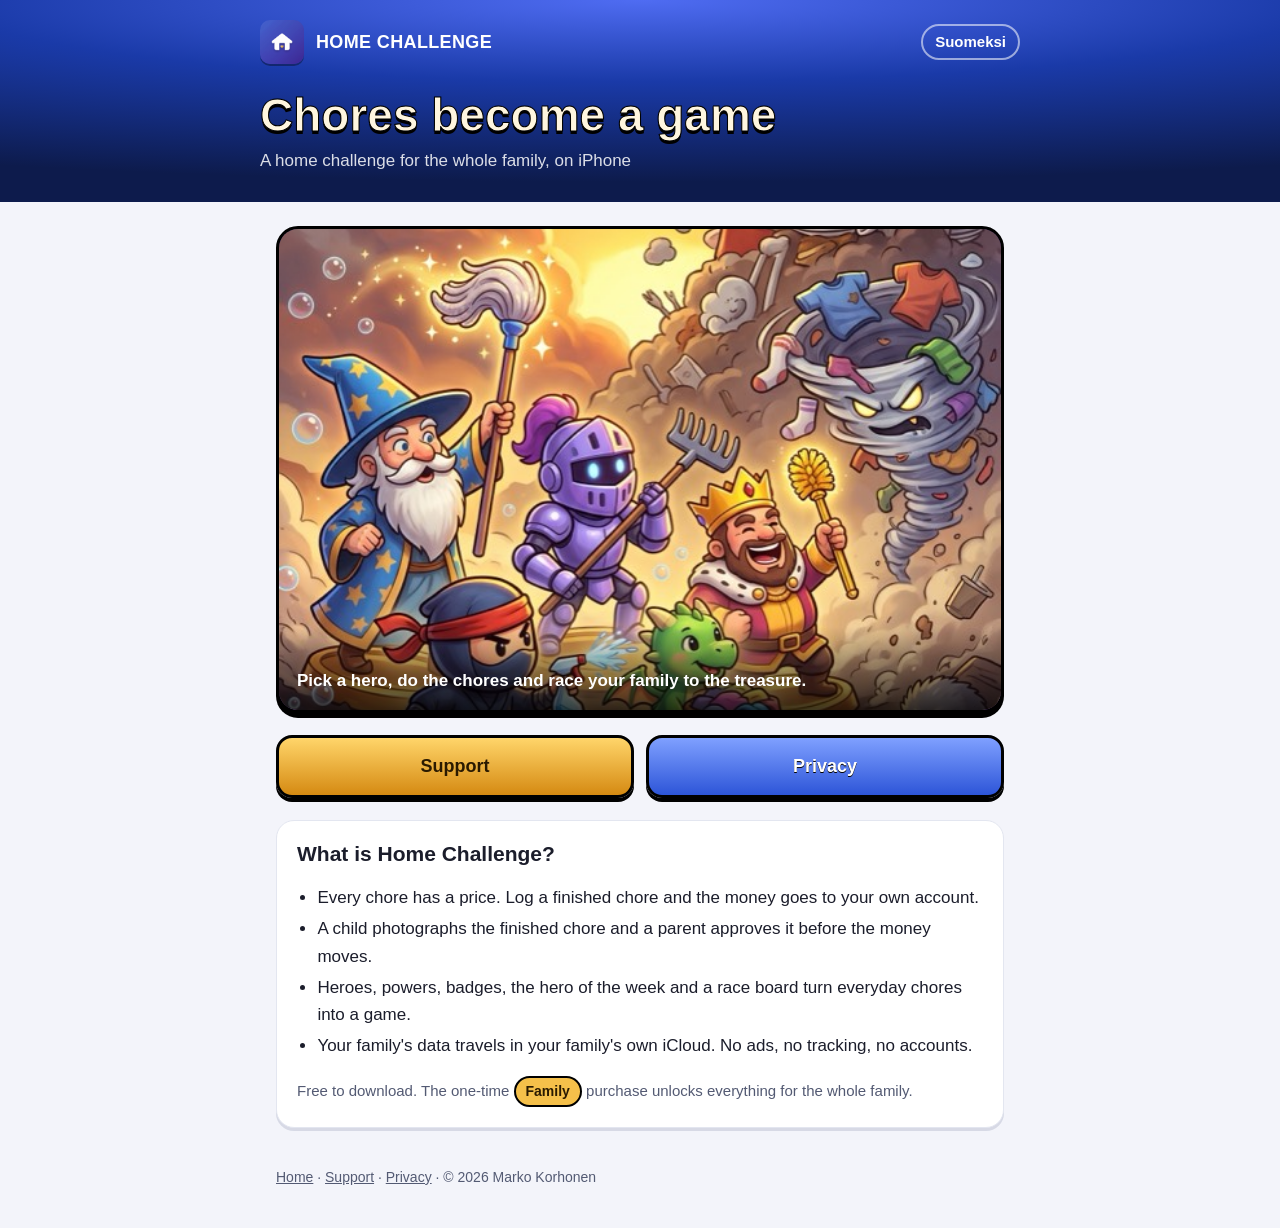
==== en/index.html @ 7b73b27b "Home Challenge: tietosuojaseloste ja tukisivu Co-Authored-By: Claude Opus 5.5 <noreply@anthropic.com" ====
<!doctype html>
<html lang="en">
<head>
<meta charset="utf-8">
<meta name="viewport" content="width=device-width, initial-scale=1, viewport-fit=cover">
<title>Home Challenge</title>
<meta name="description" content="Home Challenge turns family chores into a game. Heroes, a family race and real money for finished chores.">
<link rel="icon" href="../assets/icon.png">
<link rel="apple-touch-icon" href="../assets/icon.png">
<link rel="stylesheet" href="../assets/style.css">
</head>
<body>
<header class="top">
  <div class="top-inner">
    <div class="bar">
      <a class="brand" href="index.html"><img src="../assets/icon.png" alt=""><b>Home Challenge</b></a>
      <a class="lang" href="../index.html" hreflang="fi" lang="fi">Suomeksi</a>
    </div>
    <h1>Chores become a game</h1>
    <p>A home challenge for the whole family, on iPhone</p>
  </div>
</header>

<main>
  <figure class="hero">
    <img src="../assets/splash.jpg" alt="The Home Challenge heroes tackle a mountain of mess: a wizard, a knight, a king, a ninja and a dragon." width="558" height="1000">
    <figcaption class="cap">Pick a hero, do the chores and race your family to the treasure.</figcaption>
  </figure>

  <div class="buttons">
    <a class="btn" href="support.html">Support</a>
    <a class="btn alt" href="privacy.html">Privacy</a>
  </div>

  <section class="card">
    <h2>What is Home Challenge?</h2>
    <ul>
      <li>Every chore has a price. Log a finished chore and the money goes to your own account.</li>
      <li>A child photographs the finished chore and a parent approves it before the money moves.</li>
      <li>Heroes, powers, badges, the hero of the week and a race board turn everyday chores into a game.</li>
      <li>Your family's data travels in your family's own iCloud. No ads, no tracking, no accounts.</li>
    </ul>
    <p class="meta">Free to download. The one-time <span class="pill">Family</span> purchase unlocks everything for the whole family.</p>
  </section>
</main>

<footer>
  <a href="index.html">Home</a> · <a href="support.html">Support</a> · <a href="privacy.html">Privacy</a> · © 2026 Marko Korhonen
</footer>
</body>
</html>
---- assets/style.css ----
/* Home Challenge: support and privacy pages. No web fonts, no trackers. */
:root {
  --night: #0d1b4c;
  --night-2: #1a3aa8;
  --gold: #f5c04a;
  --gold-deep: #d58a12;
  --cream: #fff6df;
  --ink: #1b1d2b;
  --muted: #535a73;
  --card: #ffffff;
  --line: #e3e6f0;
  --link: #1b4fd6;
  --page: #f3f4fa;
}
@media (prefers-color-scheme: dark) {
  :root {
    --ink: #eef0f8;
    --muted: #a9afc6;
    --card: #17203f;
    --line: #2a3666;
    --link: #8fb0ff;
    --page: #0b1433;
  }
}
* { box-sizing: border-box; }
html { -webkit-text-size-adjust: 100%; }
body {
  margin: 0;
  background: var(--page);
  color: var(--ink);
  font: 17px/1.6 -apple-system, BlinkMacSystemFont, "SF Pro Text", "Segoe UI", Roboto, Helvetica, Arial, sans-serif;
}
a { color: var(--link); }
img { max-width: 100%; height: auto; }

.top {
  background: radial-gradient(120% 90% at 50% 0%, #4f6cf2 0%, var(--night-2) 45%, var(--night) 100%);
  color: #fff;
  padding: 20px 16px 28px;
}
.top-inner, main, footer { max-width: 760px; margin: 0 auto; }
.bar { display: flex; align-items: center; justify-content: space-between; gap: 12px; }
.brand { display: flex; align-items: center; gap: 12px; color: #fff; text-decoration: none; }
.brand img { width: 44px; height: 44px; border-radius: 10px; box-shadow: 0 2px 0 rgba(0,0,0,.35); }
.brand b { font-weight: 900; letter-spacing: .02em; font-size: 18px; text-transform: uppercase; }
.lang { color: #fff; font-weight: 700; font-size: 15px; text-decoration: none; border: 2px solid rgba(255,255,255,.55); border-radius: 999px; padding: 4px 12px; }
.top h1 {
  margin: 26px 0 6px;
  font-size: clamp(30px, 7vw, 46px);
  line-height: 1.1;
  font-weight: 900;
  color: var(--cream);
  text-shadow: 0 3px 0 #000, 0 0 1px #000;
  -webkit-text-stroke: 1px #000;
}
.top p { margin: 0; color: rgba(255,255,255,.85); }

main { padding: 24px 16px 8px; }
.card {
  background: var(--card);
  border: 1px solid var(--line);
  border-radius: 18px;
  padding: 20px;
  margin: 0 0 18px;
  box-shadow: 0 3px 0 rgba(13,27,76,.12);
}
h2 { font-size: 21px; line-height: 1.25; margin: 0 0 8px; font-weight: 800; }
h3 { font-size: 17px; margin: 18px 0 4px; }
.card p:last-child, .card ul:last-child { margin-bottom: 0; }
ul { padding-left: 1.2em; }
li { margin: 4px 0; }
.meta { color: var(--muted); font-size: 15px; }
.pill {
  display: inline-block; background: var(--gold); color: #2a1a00; font-weight: 800;
  border-radius: 999px; padding: 2px 10px; font-size: 14px; border: 2px solid #000;
}

/* Landing */
.hero {
  position: relative; overflow: hidden; border-radius: 22px; border: 3px solid #000;
  box-shadow: 0 5px 0 #000; margin: 0 0 22px; background: #2b1a52;
}
.hero img { display: block; width: 100%; aspect-ratio: 3 / 2; object-fit: cover; object-position: 50% 62%; }
.hero .cap {
  position: absolute; left: 0; right: 0; bottom: 0; padding: 40px 18px 16px;
  background: linear-gradient(transparent, rgba(0,0,0,.75)); color: #fff; font-weight: 700;
}
.buttons { display: flex; flex-wrap: wrap; gap: 12px; margin: 4px 0 22px; }
.btn {
  flex: 1 1 200px; text-align: center; text-decoration: none; font-weight: 900; font-size: 18px;
  color: #2a1a00; background: linear-gradient(#ffd56a, var(--gold-deep)); border: 3px solid #000;
  border-radius: 16px; padding: 14px 16px; box-shadow: 0 4px 0 #000;
}
.btn.alt { background: linear-gradient(#7fa0ff, #2d55d8); color: #fff; text-shadow: 0 1px 0 #000; }
details { border-top: 1px solid var(--line); padding: 10px 0; }
details:first-of-type { border-top: 0; }
summary { cursor: pointer; font-weight: 700; }

footer { padding: 12px 16px 40px; color: var(--muted); font-size: 14px; }
footer a { color: inherit; }
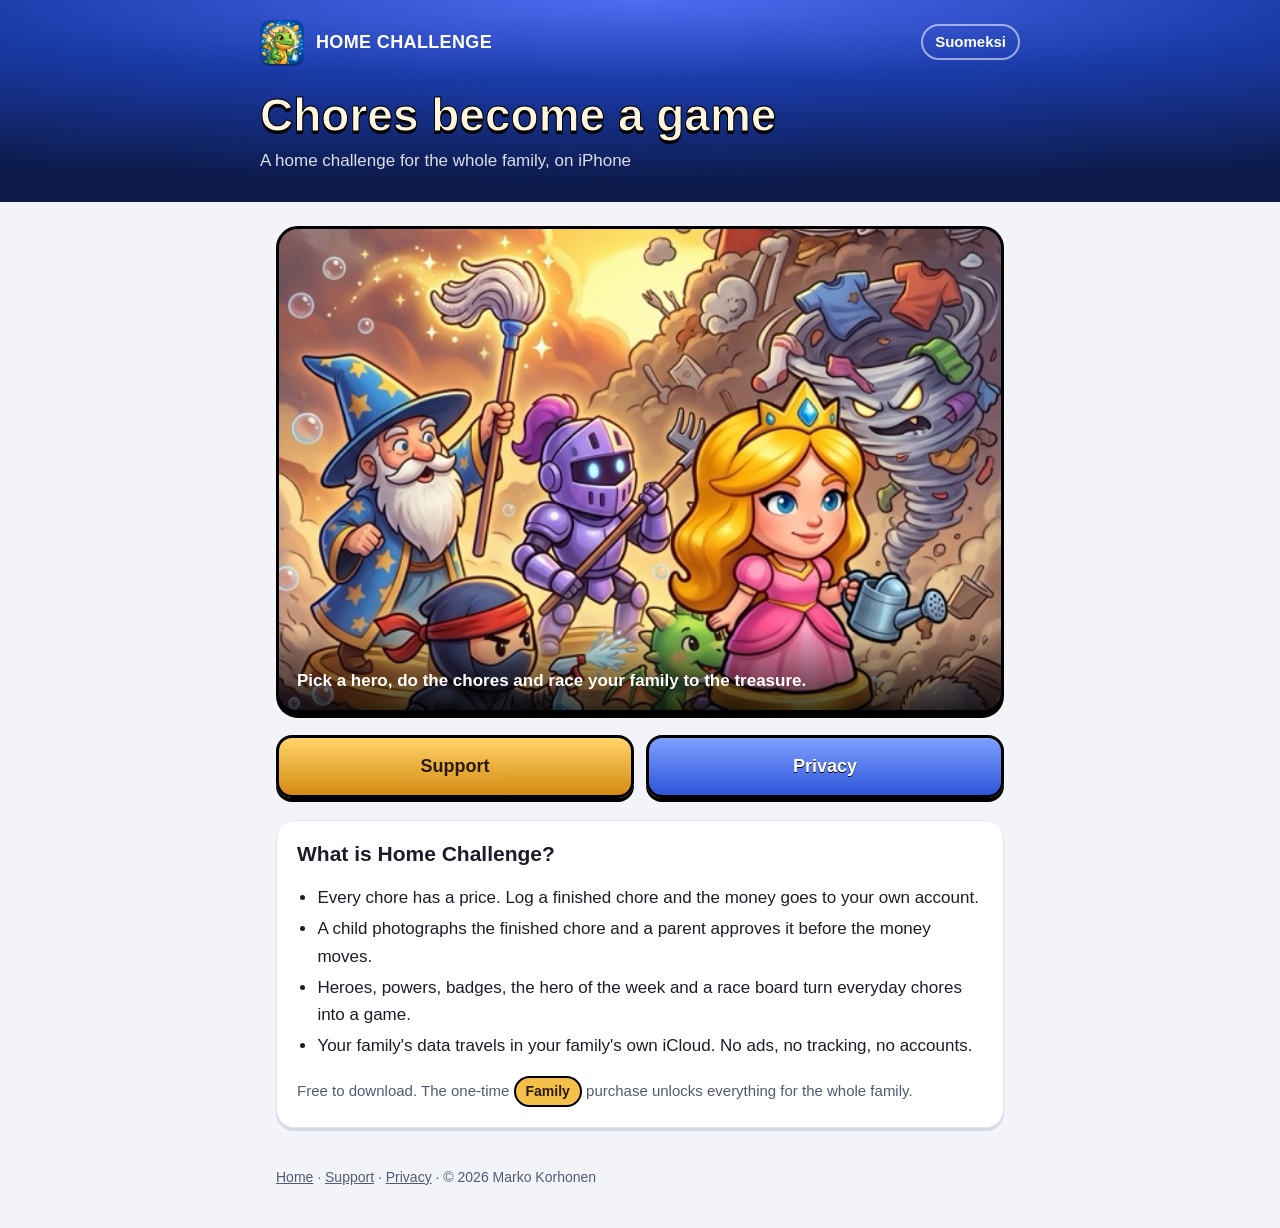
==== commit b9b8084e: "Etusivun kuva ilman kuningasta Co-Authored-By: Claude Opus 5.5 <noreply@anthropic.com>" ====
--- a/en/index.html
+++ b/en/index.html
@@ -23,7 +23,7 @@
 
 <main>
   <figure class="hero">
-    <img src="../assets/splash.jpg" alt="The Home Challenge heroes tackle a mountain of mess: a wizard, a knight, a king, a ninja and a dragon." width="558" height="1000">
+    <img src="../assets/splash.jpg" alt="The Home Challenge heroes tackle a mountain of mess: a wizard, a knight, a princess, a ninja and a dragon." width="558" height="1000">
     <figcaption class="cap">Pick a hero, do the chores and race your family to the treasure.</figcaption>
   </figure>
 
